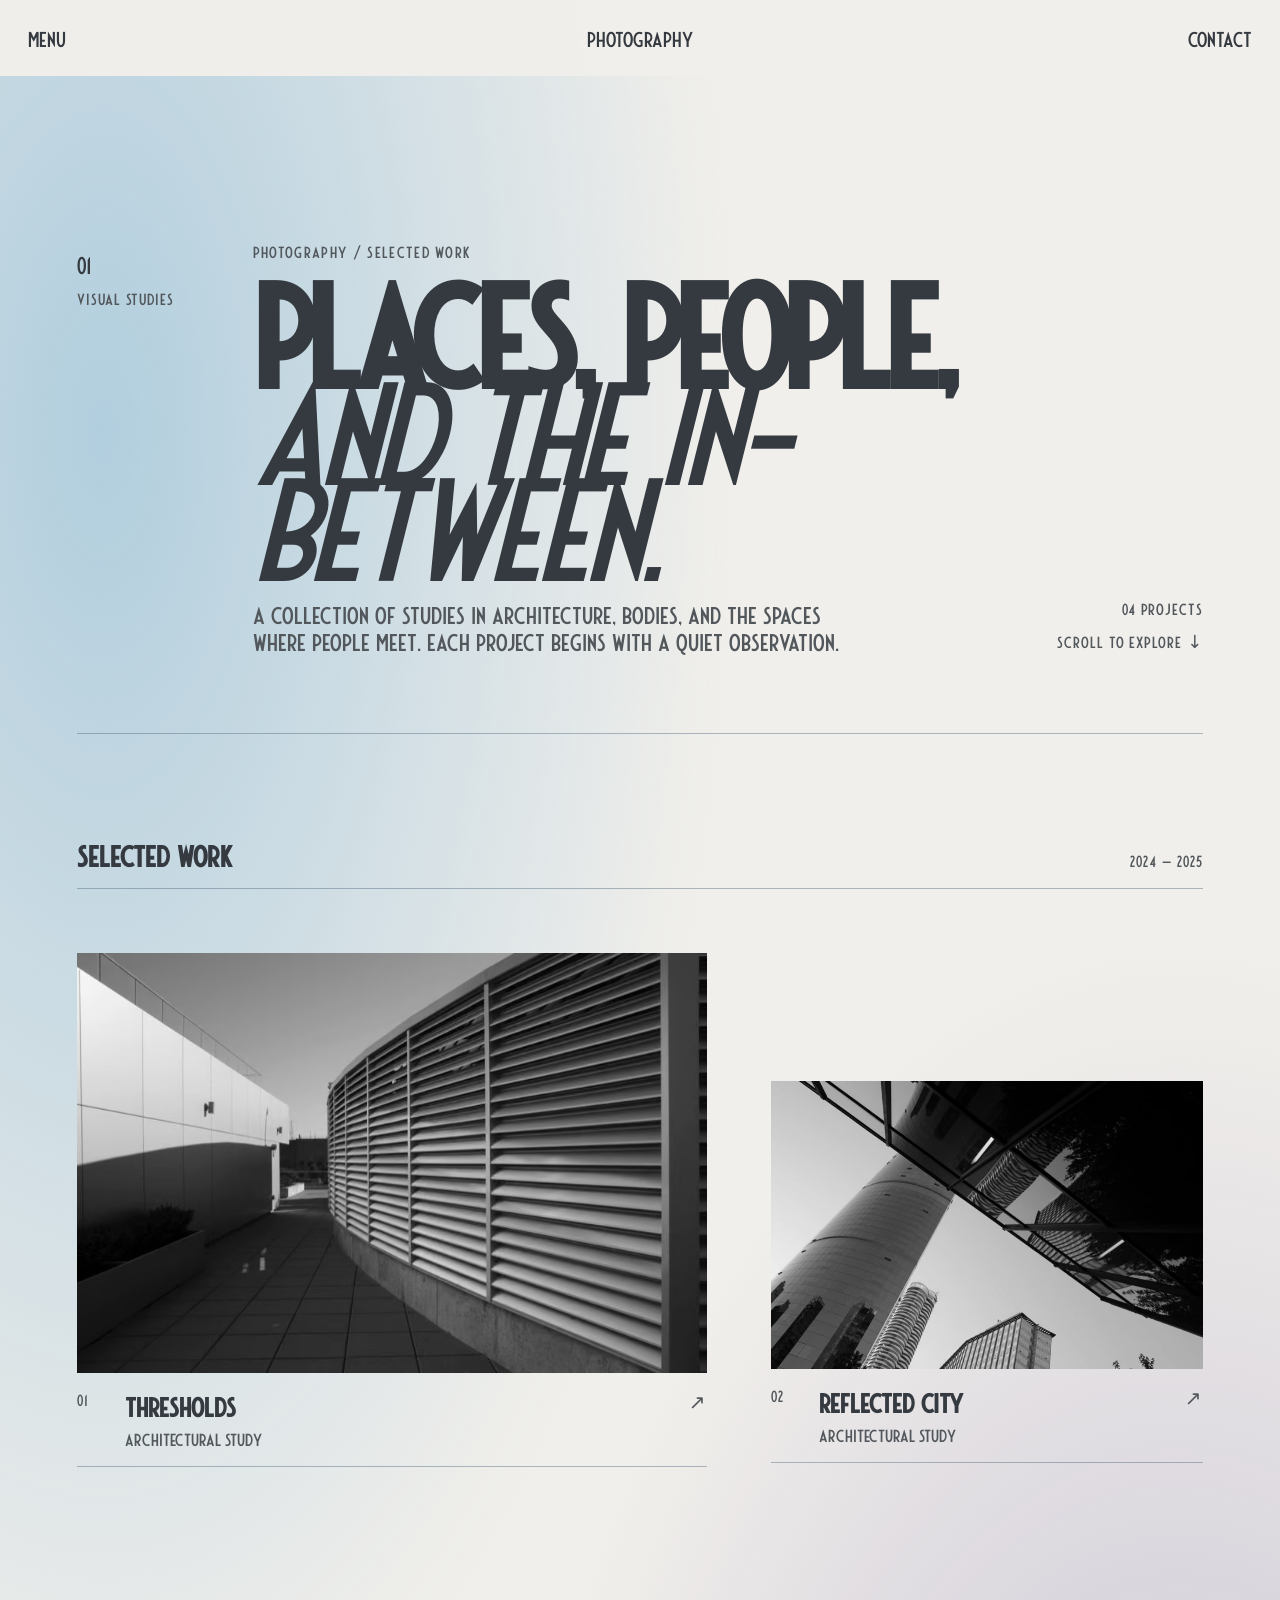
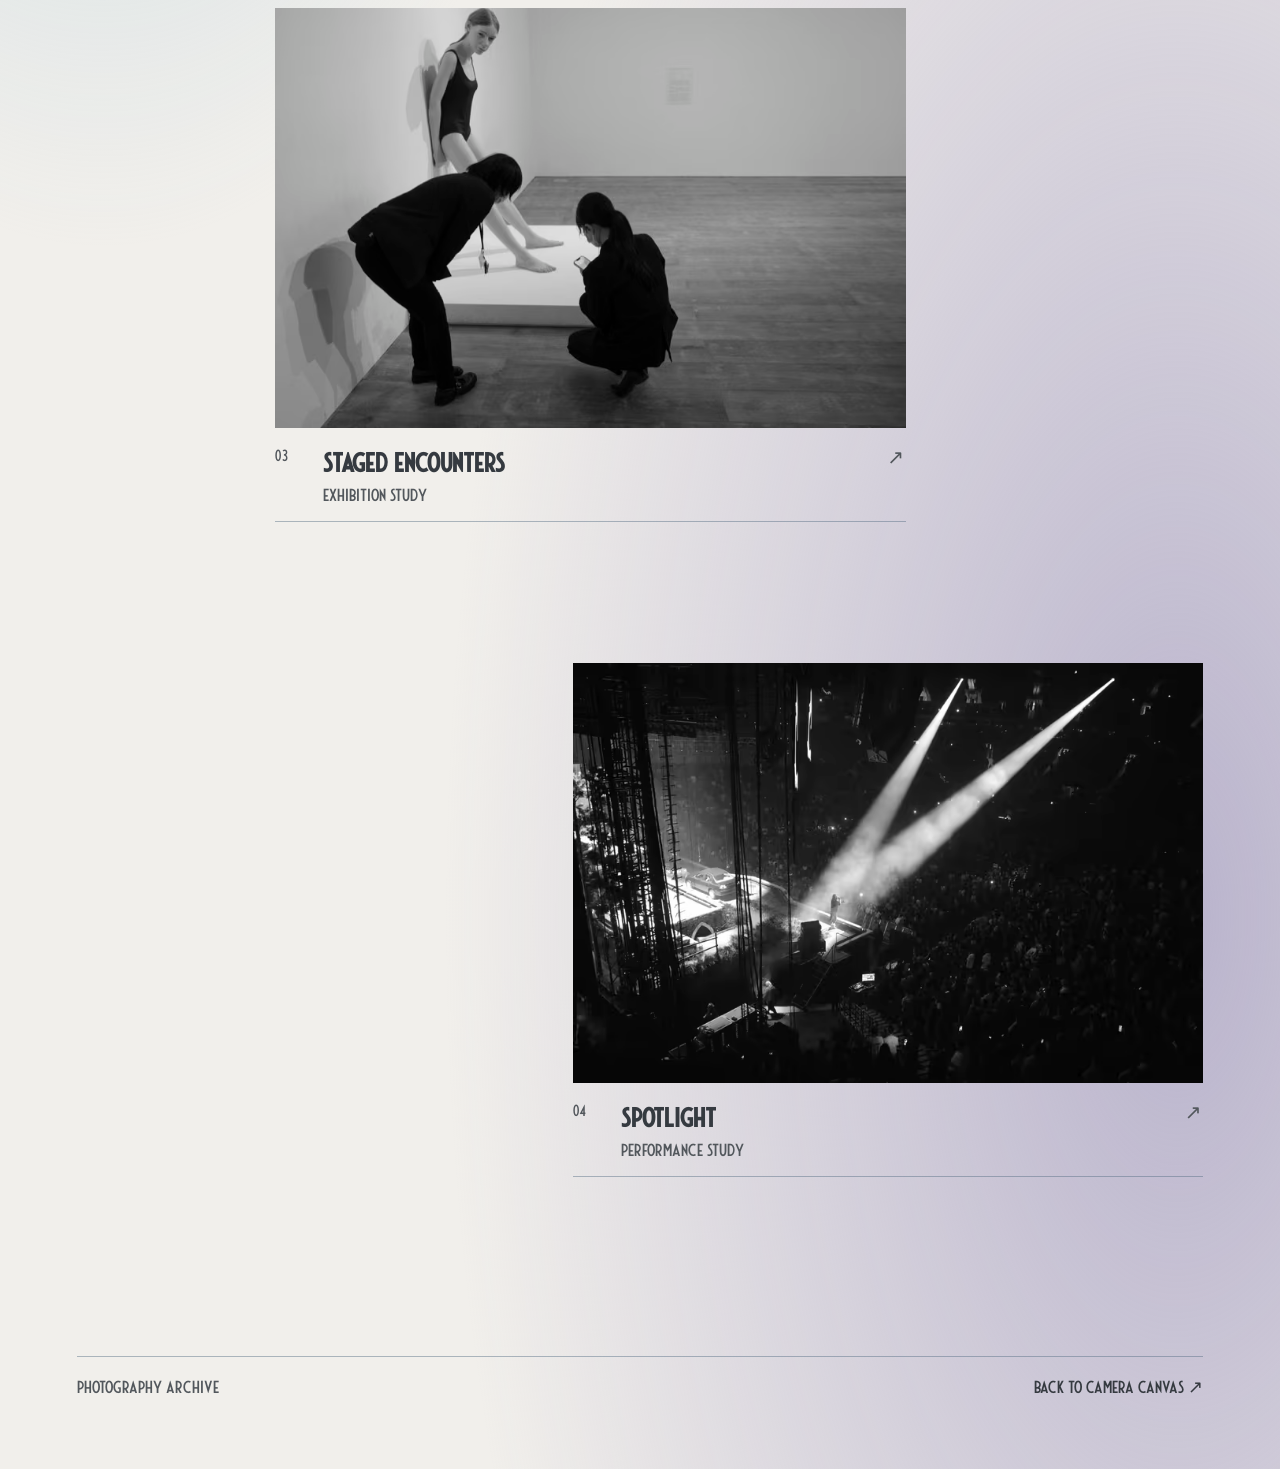
==== photography/index.html @ 203c180c "Add Spotlight to the photography gallery" ====
<!doctype html>
<html lang="en">
<head>
  <meta charset="utf-8">
  <meta name="viewport" content="width=device-width, initial-scale=1">
  <meta name="theme-color" content="#f1efeb">
  <meta name="description" content="Photography projects and studies from wizark's Portfolio.">
  <title>Photography — wizark's Portfolio</title>
  <link rel="stylesheet" href="../styles.css?v=131">
  <script src="../nav.js?v=131" defer></script>
</head>
<body class="photo-page">
<main class="photo-page">
 <div class="photo-shell">
  <header class="photo-site-header site-nav" aria-label="Site navigation">
   <button class="menu-toggle" type="button" aria-expanded="false" aria-controls="page-map">Menu</button>
   <span class="nav-title">Photography</span>
   <button class="contact-toggle" type="button" aria-expanded="false" aria-controls="contact-panel">Contact</button>
  </header>

  <section class="photo-hero" aria-labelledby="photography-title">
   <div class="photo-hero-index" aria-hidden="true"><span>01</span><span>Visual studies</span></div>
   <div class="photo-hero-copy">
    <p class="photo-eyebrow">Photography / Selected work</p>
    <h1 id="photography-title">Places, people,<br><em>and the in-between.</em></h1>
    <p class="photo-lede">A collection of studies in architecture, bodies, and the spaces where people meet. Each project begins with a quiet observation.</p>
   </div>
   <div class="photo-hero-note"><span>04 projects</span><span>Scroll to explore <b>↓</b></span></div>
  </section>

  <section class="photo-index" aria-labelledby="selected-work-title">
   <div class="photo-index-heading"><h2 id="selected-work-title">Selected work</h2><span>2024 — 2025</span></div>
   <div class="photo-grid">
    <a class="photo-card photo-card-large" href="./photo-01.html">
     <span class="photo-frame"><picture><source type="image/avif" srcset="../assets/photography/M000099-800.avif 800w, ../assets/photography/M000099-1600.avif 1600w" sizes="(max-width:760px) 92vw, 640px"><img class="photo" src="../assets/photography/M000099-800.jpeg" srcset="../assets/photography/M000099-800.jpeg 800w, ../assets/photography/M000099-1600.jpeg 1600w" sizes="(max-width:760px) 92vw, 640px" width="6192" height="4128" alt="Thresholds — architectural study" fetchpriority="high" decoding="async"></picture></span>
     <span class="photo-card-meta"><span class="photo-card-number">01</span><span class="photo-card-title"><strong>Thresholds</strong><small>Architectural study</small></span><span class="photo-card-arrow">↗</span></span>
    </a>
    <a class="photo-card photo-card-offset" href="./photo-03.html">
     <span class="photo-frame"><picture><source type="image/avif" srcset="../assets/photography/M000703-800.avif 800w, ../assets/photography/M000703-1600.avif 1600w" sizes="(max-width:760px) 92vw, 640px"><img class="photo" src="../assets/photography/M000703-800.jpeg" srcset="../assets/photography/M000703-800.jpeg 800w, ../assets/photography/M000703-1600.jpeg 1600w" sizes="(max-width:760px) 92vw, 640px" width="6192" height="4128" alt="Reflected City — architectural study" loading="lazy" decoding="async"></picture></span>
     <span class="photo-card-meta"><span class="photo-card-number">02</span><span class="photo-card-title"><strong>Reflected City</strong><small>Architectural study</small></span><span class="photo-card-arrow">↗</span></span>
    </a>
    <a class="photo-card photo-card-bottom" href="./photo-02.html">
     <span class="photo-frame"><picture><source type="image/avif" srcset="../assets/photography/M000575-800.avif 800w, ../assets/photography/M000575-1600.avif 1600w" sizes="(max-width:760px) 92vw, 460px"><img class="photo" src="../assets/photography/M000575-800.jpeg" srcset="../assets/photography/M000575-800.jpeg 800w, ../assets/photography/M000575-1600.jpeg 1600w" sizes="(max-width:760px) 92vw, 460px" width="6192" height="4128" alt="Staged Encounters — exhibition study" loading="lazy" decoding="async"></picture></span>
     <span class="photo-card-meta"><span class="photo-card-number">03</span><span class="photo-card-title"><strong>Staged Encounters</strong><small>Exhibition study</small></span><span class="photo-card-arrow">↗</span></span>
    </a>
    <a class="photo-card photo-card-end" href="./photo-04.html">
     <span class="photo-frame"><picture><source type="image/avif" srcset="../assets/photography/1000021222-800.avif 800w, ../assets/photography/1000021222-1536.avif 1536w" sizes="(max-width:760px) 92vw, 640px"><img class="photo" src="../assets/photography/1000021222-800.jpeg" srcset="../assets/photography/1000021222-800.jpeg 800w, ../assets/photography/1000021222-1536.jpeg 1536w" sizes="(max-width:760px) 92vw, 640px" width="1536" height="1024" alt="Performer and car lit by crossing spotlights in a dark arena" loading="lazy" decoding="async"></picture></span>
     <span class="photo-card-meta"><span class="photo-card-number">04</span><span class="photo-card-title"><strong>Spotlight</strong><small>Performance study</small></span><span class="photo-card-arrow">↗</span></span>
    </a>   </div>
  </section>

  <footer class="photo-footer"><span>Photography archive</span><a href="../index.html#photography">Back to camera canvas <b>↗</b></a></footer>
 </div>
</main>
</body>
</html>
---- styles.css ----
/* =========================================================================
   Web fonts (self-hosted, see AGENTS.md → Typography). Montebello family.
   url() is resolved relative to this file, so the same path works for the
   root pages and the pages inside photography/. font-display:swap shows a
   fallback immediately and swaps when the woff arrives (no blocking).
   ========================================================================= */
/* Montebello draws small inside its em box, so size-adjust scales its glyphs up
   to match the sizes we declare (tune this % if it still looks small/large). */
@font-face {
 font-family:'Montebello Sans';
 src:url('./assets/fonts/Montebello-Sans.woff') format('woff');
 font-weight:400;
 font-style:normal;
 font-display:swap;
 size-adjust:135%;
}
/* Display face used for the Home placeholder section headings. */
@font-face {font-family:'Montebello Rounded';src:url('./assets/fonts/Montebello-Rounded.woff') format('woff');font-display:swap;size-adjust:135%;}

/* =========================================================================
   Palette. One source of truth for every colour used across both the camera
   canvas and the photography site. The *-rgb pairs exist so the same colour
   can be used at partial opacity via rgba(var(--x-rgb), .45).
   ========================================================================= */
:root {
 /* Fonts. One family across the whole site for now; point --font-serif at a
    display face later to reintroduce a heading/body pairing. */
 --font-sans:'Montebello Sans',ui-sans-serif,system-ui,-apple-system,'Segoe UI',Roboto,Helvetica,Arial,sans-serif;
 --font-serif:var(--font-sans);
 --font-rounded:'Montebello Rounded',var(--font-sans);
 --paper:#f1efeb;   --paper-rgb:241,239,235;   /* page background */
 --ink:#353a40;     --ink-rgb:53,58,64;        /* primary text */
 --muted:#52575c;                              /* secondary text / captions */
 --line:#a3abb0;                               /* card + divider borders */
 --accent:#536c80;  --accent-rgb:83,108,128;   /* focus ring + photo hairlines */
 --logo-line:#727b80;                          /* logo outlines + scroll cue */
 --dock-rgb:224,227,224;                       /* the dock (nav title bar) — a shade off the paper */
 --wash-blue:#b1cede; --wash-violet:#b9b3cc; --wash-green:#d7dfcd; /* background gradient washes */
 --dot-photos:#c26b4a; --dot-home:#5b7aa8; --dot-work:#6a9a63; --dot-notes:#c19a4b; /* orbit-ring dot per canvas */
}

/* ===== Base / reset ===================================================== */
:root {color-scheme:light;font-family:var(--font-serif);color:var(--ink);background:var(--paper);}
html,body {margin:0;width:100%;height:100%;}
body {overflow:hidden;}
button,a {-webkit-tap-highlight-color:transparent;}
button:focus-visible,a:focus-visible {outline:2px solid var(--accent);outline-offset:6px;}
button:disabled {cursor:wait;}

/* ===== Camera canvas — base geometry ===================================
   The camera front page is built in layers: this block sets the initial
   desktop geometry, then the blocks below progressively refine it for the
   mobile "camera frame", the sliding track, and the full-viewport layout.
   Most of these positions are also driven at runtime by app.js (inline
   styles), so these values mainly control the first paint before JS runs. */
#camera-portfolio {font-family:var(--font-serif);color:var(--ink);width:100%;}
#camera-portfolio * {box-sizing:border-box;}
#camera-portfolio .viewport {position:relative;overflow:hidden;max-width:460px;height:650px;margin:auto;background:var(--paper);touch-action:pan-y;}
#camera-portfolio .track {position:absolute;top:0;bottom:0;left:0;right:auto;display:flex;width:200%;will-change:transform;}
#camera-portfolio .page {position:relative;width:50%;height:100%;flex:none;background:radial-gradient(ellipse at 30% 30%,var(--wash-blue),transparent 50%),radial-gradient(ellipse at 95% 90%,var(--wash-violet),transparent 48%),radial-gradient(ellipse at 90% 15%,var(--wash-green),transparent 40%),var(--paper);overflow:hidden;will-change:transform,opacity;contain:layout paint;}
#camera-portfolio header {position:absolute;top:30px;left:28px;right:28px;display:flex;justify-content:space-between;align-items:center;z-index:3;}
#camera-portfolio button {font:inherit;color:inherit;cursor:pointer;}
#camera-portfolio .camera {position:absolute;width:680px;height:415.039px;left:-420px;top:164px;padding:0;border:0;background:transparent;transform:translateX(0);}
#camera-portfolio .body {display:block;width:100%;height:100%;}
#camera-portfolio .cover {position:absolute;left:54.736328125%;top:42.56%;width:16.89453125%;height:22.72%;}
#camera-portfolio .entry {position:absolute;right:28px;top:215px;padding:0;border:0;background:transparent;font-size:var(--entry-size,22px);white-space:nowrap;z-index:21;}
#camera-portfolio .back {border:0;background:transparent;min-height:44px;padding:0 8px 0 0;}
#camera-portfolio .gallery {position:absolute;top:100px;left:28px;right:28px;}
#camera-portfolio h1 {font-weight:400;font-size:34px;margin:0 0 18px;}
#camera-portfolio .status {position:absolute;width:1px;height:1px;overflow:hidden;clip-path:inset(50%);}
/* <picture> is a layout-neutral wrapper: display:contents lets the inner <img>
   keep the exact box the old bare <img> had, so no positioning math changes. */
#camera-portfolio picture,.photo-page picture {display:contents;}
/* Fallback shown only when JavaScript is disabled (the canvas needs JS). */
.noscript-fallback {position:fixed;top:0;left:0;right:0;z-index:100;padding:16px 28px;background:var(--paper);border-bottom:1px solid var(--line);font:16px var(--font-sans);text-align:center;}
.noscript-fallback a {color:var(--ink);}
@media(max-width:380px){#camera-portfolio .camera{width:600px;height:366.211px;left:-377px;top:185px;}#camera-portfolio .entry{top:170px;font-size:21px;}}

/* ----- Refinement: camera/photography as the active canvas -------------- */
#camera-portfolio .camera {left:-252px;top:230px;width:420px;height:256.348px;z-index:12;transform-origin:top left;will-change:transform;touch-action:pan-y;}
#camera-portfolio .entry {top:252px;font-size:22px;}
#camera-portfolio .photos {overflow-y:hidden;overscroll-behavior-y:auto;}
#camera-portfolio .home,
#camera-portfolio .photos,
#camera-portfolio .work,
#camera-portfolio .notes {scrollbar-width:none;-ms-overflow-style:none;}
#camera-portfolio .home::-webkit-scrollbar,
#camera-portfolio .photos::-webkit-scrollbar,
#camera-portfolio .work::-webkit-scrollbar,
#camera-portfolio .notes::-webkit-scrollbar {display:none;}
#camera-portfolio .photos header {position:sticky;top:0;left:0;right:0;height:76px;padding:16px 28px;margin-bottom:-76px;background:rgba(var(--paper-rgb),.93);backdrop-filter:blur(16px);z-index:8;}
#camera-portfolio .page-brand {position:absolute;left:100px;right:110px;text-align:center;font-size:16px;opacity:0;}
#camera-portfolio .gallery {position:relative;top:auto;left:auto;right:auto;padding:270px 28px 50px;}
#camera-portfolio .scroll-cue {font:14px var(--font-sans);margin:0 0 24px;color:var(--muted);}
@media(max-width:380px){#camera-portfolio .camera{left:-228px;top:220px;width:380px;height:231.934px;}#camera-portfolio .entry{top:248px;font-size:21px;}#camera-portfolio .gallery{padding-left:22px;padding-right:22px;}}

/* ----- Refinement: two-panel sliding track + shared background wash ----- */
#camera-portfolio .track {transform:translateX(-50%);background:radial-gradient(ellipse at 15% 30%,var(--wash-blue),transparent 48%),radial-gradient(ellipse at 60% 85%,var(--wash-violet),transparent 48%),radial-gradient(ellipse at 90% 15%,var(--wash-green),transparent 40%),var(--paper);}
#camera-portfolio .page {background:transparent;}
#camera-portfolio .photos {order:0;}
#camera-portfolio .home {order:1;}

/* ----- Refinement: absolutely-positioned canvases addressed by --view-width
   / --travel (set by app.js). Each canvas is one viewport wide. ---------- */
#camera-portfolio .track {display:block;width:200%;transform:none;}
#camera-portfolio .page {position:absolute;top:0;width:var(--view-width,460px);height:100%;}
/* Section left/top are set by app.js from each canvas's anchor, so only
   stacking + scroll behaviour live here. */
#camera-portfolio .home {z-index:2;}
#camera-portfolio .photos {z-index:1;}
#camera-portfolio .camera {z-index:30;}
#camera-portfolio .home {overflow-y:hidden;overscroll-behavior-y:auto;}
/* ===== Home & Work logos + their canvas content ======================== */
#camera-portfolio .home-logo {position:absolute;left:calc(100vw - min(420px,40vw)/2);top:230px;width:min(420px,40vw);aspect-ratio:2048/1250;height:auto;padding:0;border:1px solid var(--logo-line);border-radius:18px;background:rgba(var(--paper-rgb),.85);font:48px var(--font-serif);letter-spacing:-2px;z-index:30;will-change:left,top,width,height;}
#camera-portfolio .home-mark {display:block;}
/* Home placeholder section headings use the Montebello Rounded display face. */
#camera-portfolio .home-section h2 {font-family:var(--font-rounded);}
#camera-portfolio .work-logo,
#camera-portfolio .notes-logo {position:absolute;left:100%;top:230px;visibility:hidden;width:min(420px,40vw);aspect-ratio:2048/1250;height:auto;border:1px solid var(--logo-line);border-radius:18px;background:rgba(var(--paper-rgb),.9);font-size:48px;z-index:30;will-change:left,top,width,height;}

/* Subtle "I'm tappable" cue for the edge markers: a faint resting lift that
   deepens on hover/focus. The edge labels beneath carry the hint for touch. */
/* Logos are solid rounded boxes → box-shadow follows their shape correctly. */
#camera-portfolio .work-logo,
#camera-portfolio .notes-logo {box-shadow:0 3px 14px rgba(var(--ink-rgb),.08);transition:box-shadow 200ms ease;}
#camera-portfolio .work-logo:hover,#camera-portfolio .work-logo:focus-visible,
#camera-portfolio .notes-logo:hover,#camera-portfolio .notes-logo:focus-visible {box-shadow:0 8px 28px rgba(var(--ink-rgb),.18);}
/* The camera is a transparent cut-out, so box-shadow would draw a rectangle
   around the whole image (background included). drop-shadow follows the alpha
   channel, hugging the camera silhouette instead. */
#camera-portfolio .camera {filter:drop-shadow(0 3px 10px rgba(var(--ink-rgb),.14));transition:filter 200ms ease;}
#camera-portfolio .camera:hover,#camera-portfolio .camera:focus-visible {filter:drop-shadow(0 9px 20px rgba(var(--ink-rgb),.26));}
#camera-portfolio .work,
#camera-portfolio .notes {overflow-y:hidden;overscroll-behavior-y:auto;}
#camera-portfolio .work header,
#camera-portfolio .notes header {position:sticky;top:0;left:0;right:0;height:76px;padding:16px 28px;background:rgba(var(--paper-rgb),.93);}
#camera-portfolio .work-back,
#camera-portfolio .notes-back {border:0;background:transparent;min-height:44px;font-size:16px;}
#camera-portfolio .work-content,
#camera-portfolio .notes-content {width:var(--canvas-content-width,60vw);max-width:900px;margin:0 auto;padding:90px 0 360px;}
#camera-portfolio .work-content p,
#camera-portfolio .notes-content p {font-size:18px;line-height:1.6;}
#camera-portfolio .project-placeholder {margin-top:40px;padding:60px 24px;border:1px solid var(--line);border-radius:4px;font-size:18px;text-align:center;}
#camera-portfolio .home-content {width:var(--canvas-content-width,60vw);max-width:900px;margin:0 auto;padding:560px 0 clamp(72px,12vh,140px);will-change:transform;}
#camera-portfolio .home-content,
#camera-portfolio .gallery,
#camera-portfolio .work-content,
#camera-portfolio .notes-content {will-change:opacity;}
#camera-portfolio.is-mobile-canvas:not(.is-home-content-visible) .home-content {visibility:hidden;opacity:0;pointer-events:none;}
#camera-portfolio .canvas-kicker,.work-card > span {font:14px var(--font-sans);letter-spacing:.08em;color:var(--muted);}
#camera-portfolio .home-content h1 {max-width:720px;margin:12px 0 24px;font-size:clamp(32px,4.2vw,54px);line-height:1.12;}
#camera-portfolio .home-intro {max-width:620px;font-size:15px;line-height:1.7;}
.work-grid {display:grid;grid-template-columns:repeat(2,minmax(0,1fr));gap:24px;margin-top:48px;}
#camera-portfolio.is-narrow-content .work-grid {grid-template-columns:1fr;}
.work-card {min-height:260px;padding:24px;border:1px solid var(--line);background:rgba(var(--paper-rgb),.3);display:flex;flex-direction:column;align-items:flex-start;}
.work-card h2 {margin:52px 0 14px;font-size:24px;line-height:1.2;}
.work-card p {margin:0;color:var(--muted);font-size:15px;line-height:1.7;}
#camera-portfolio .home-sections {margin-top:clamp(72px,10vw,150px);border-bottom:1px solid var(--line);}
#camera-portfolio .home-section {display:grid;grid-template-columns:minmax(70px,.25fr) minmax(0,1fr);gap:clamp(24px,5vw,72px);padding:clamp(48px,7vw,88px) 0;border-top:1px solid var(--line);}
#camera-portfolio .home-section-number {font:14px var(--font-sans);color:var(--muted);}
#camera-portfolio .home-section h2 {max-width:620px;margin:0 0 24px;font-size:clamp(28px,3.8vw,46px);line-height:1.12;letter-spacing:-.02em;}
#camera-portfolio .home-section h2 + p {max-width:620px;margin:0;color:var(--muted);font-size:15px;line-height:1.75;}
#camera-portfolio .home-section-meta {display:block;margin-top:34px;font:11px var(--font-sans);letter-spacing:.08em;text-transform:uppercase;color:var(--muted);}
#camera-portfolio .work-card a {margin-top:auto;color:inherit;text-decoration:none;font:16px var(--font-sans);}
#camera-portfolio .work-card a:hover {text-decoration:underline;text-underline-offset:5px;}
#camera-portfolio .work-entry,
#camera-portfolio .notes-entry,
#camera-portfolio .home-entry {position:absolute;right:24px;padding:0;border:0;background:transparent;font-size:var(--entry-size,22px);text-align:center;white-space:nowrap;z-index:21;color:inherit;cursor:pointer;}

/* ===== Full-viewport layout + in-canvas photography gallery ============ */
#camera-portfolio .viewport {width:100%;max-width:none;height:100svh;min-height:0;}
#camera-portfolio .entry {left:clamp(170px,28vw,420px);right:auto;text-align:center;white-space:nowrap;}
#camera-portfolio .gallery {width:var(--canvas-content-width,60vw);max-width:1544px;margin:0 auto;padding:270px 0 500px;}
#camera-portfolio header {font-size:18px;}
#camera-portfolio .back {font-size:16px;}
#camera-portfolio .scroll-cue {font-size:16px;line-height:1.5;}
#camera-portfolio .photo-stack {display:grid;grid-template-columns:repeat(2,minmax(0,600px));justify-content:center;gap:clamp(48px,8vw,150px);}
#camera-portfolio .photo-card {display:block;width:100%;color:inherit;text-decoration:none;}
#camera-portfolio .photo {display:block;width:100%;height:auto;object-fit:contain;}
#camera-portfolio .photo-card-meta {display:flex;justify-content:space-between;gap:20px;padding:12px 0 0;font:14px var(--font-sans);color:var(--muted);}
#camera-portfolio .photo-card-meta strong {font:inherit;color:var(--ink);}
#camera-portfolio .photography-cta {display:flex;justify-content:space-between;max-width:760px;margin:56px auto 0;padding:16px 0;border-top:1px solid var(--line);border-bottom:1px solid var(--line);color:inherit;text-decoration:none;font:16px var(--font-sans);}
@media(min-width:800px) {#camera-portfolio h1{font-size:48px;}#camera-portfolio .entry,#camera-portfolio .work-entry{font-size:30px;}}
@media(max-width:1200px) {#camera-portfolio .photo-stack{grid-template-columns:minmax(0,600px);gap:48px;}}
@media(max-width:480px) {#camera-portfolio .photo-stack{gap:12px;}#camera-portfolio .photo-card-meta{display:block;}#camera-portfolio .photo-card-meta span{display:block;margin-top:4px;}}
@media(max-width:700px) {.work-grid{grid-template-columns:1fr;gap:16px;}#camera-portfolio .home-content h1{max-width:100%;font-size:clamp(30px,7vw,42px);}#camera-portfolio .home-intro{max-width:100%;}#camera-portfolio .work-card{padding:20px;}}
@media(max-width:700px) {#camera-portfolio .home-section{grid-template-columns:1fr;gap:18px;}#camera-portfolio .home-section h2 + p{font-size:15px;line-height:1.8;}}
#camera-portfolio .camera::before,
#camera-portfolio .home-logo::before,
#camera-portfolio .work-logo::before,
#camera-portfolio .notes-logo::before {content:'';position:absolute;left:50%;top:50%;width:max(100%,44px);height:max(100%,44px);transform:translate(-50%,-50%);}

/* ===== Photography site (standalone pages under photography/) ========== */
body.photo-page {overflow-x:hidden;overflow-y:auto;background:var(--paper);}
.photo-page * {box-sizing:border-box;}
.photo-page {min-height:100%;background:radial-gradient(ellipse at 8% 14%,var(--wash-blue),transparent 38%),radial-gradient(ellipse at 92% 82%,var(--wash-violet),transparent 44%),var(--paper);color:var(--ink);}
.photo-shell {width:min(100%,1440px);margin:0 auto;padding:0 clamp(24px,6vw,104px) 72px;}
.photo-site-header {display:flex;justify-content:space-between;align-items:center;gap:24px;margin:0;font:16px var(--font-sans);}
.photo-site-header a,.photo-site-link {color:inherit;text-decoration:none;}
.photo-site-header a:hover,.photo-site-link:hover {text-decoration:underline;text-underline-offset:5px;}
.photo-hero {display:grid;grid-template-columns:minmax(110px,.25fr) minmax(0,1fr) minmax(150px,.35fr);align-items:end;min-height:min(720px,72vh);padding:clamp(96px,13vw,180px) 0 clamp(42px,6vw,80px);border-bottom:1px solid rgba(var(--accent-rgb),.45);}
.photo-hero-index {display:flex;align-self:start;flex-direction:column;gap:10px;padding-top:8px;font:12px var(--font-sans);letter-spacing:.08em;text-transform:uppercase;color:var(--muted);}
.photo-hero-index span:first-child {font-size:18px;letter-spacing:0;color:var(--ink);}
.photo-hero-copy {max-width:780px;}
.photo-eyebrow {margin:0 0 22px;font:12px var(--font-sans);letter-spacing:.11em;text-transform:uppercase;color:var(--muted);}
.photo-hero-copy h1 {margin:0 0 30px;font:700 clamp(58px,8.5vw,128px)/.88 var(--font-serif);letter-spacing:-.055em;}
.photo-hero-copy h1 em {font-weight:400;}
.photo-lede {max-width:600px;margin:0;font:18px/1.55 var(--font-sans);color:var(--muted);}
.photo-hero-note {display:flex;align-self:end;justify-self:end;flex-direction:column;gap:14px;padding-bottom:5px;font:12px var(--font-sans);letter-spacing:.08em;text-transform:uppercase;color:var(--muted);text-align:right;}
.photo-hero-note b {font-size:18px;font-weight:400;line-height:0;}
.photo-index {max-width:1200px;margin:0 auto;padding-top:clamp(56px,8vw,104px);}
.photo-index-heading {display:flex;justify-content:space-between;align-items:baseline;gap:24px;margin-bottom:clamp(34px,5vw,68px);border-bottom:1px solid rgba(var(--accent-rgb),.45);padding-bottom:15px;}
.photo-index-heading h2 {margin:0;font:700 22px var(--font-serif);}
.photo-index-heading span {font:12px var(--font-sans);letter-spacing:.09em;text-transform:uppercase;color:var(--muted);}
.photo-grid {display:grid;grid-template-columns:repeat(12,minmax(0,1fr));column-gap:clamp(24px,5vw,72px);row-gap:clamp(72px,11vw,150px);align-items:start;}
.photo-grid .photo-card {display:block;min-width:0;color:inherit;text-decoration:none;}
.photo-card-large {grid-column:1 / 8;}
.photo-card-offset {grid-column:8 / 13;margin-top:clamp(70px,10vw,150px);}
.photo-card-bottom {grid-column:3 / 10;}
.photo-card-end {grid-column:6 / 13;}
.photo-frame {display:block;overflow:hidden;background:var(--line);}
.photo-grid .photo {display:block;width:100%;height:auto;aspect-ratio:3/2;object-fit:cover;transition:transform 500ms cubic-bezier(.2,.7,.2,1);}
.photo-card:hover .photo {transform:scale(1.025);}
.photo-card-meta {display:grid;grid-template-columns:30px minmax(0,1fr) auto;gap:18px;align-items:start;padding:17px 0 16px;border-bottom:1px solid rgba(var(--accent-rgb),.45);}
.photo-card-number,.photo-card-arrow {font:12px var(--font-sans);letter-spacing:.08em;color:var(--muted);}
.photo-card-title {display:flex;flex-direction:column;gap:6px;min-width:0;}
.photo-card-title strong {font:700 20px var(--font-serif);}
.photo-card-title small {font:13px var(--font-sans);color:var(--muted);}
.photo-card-arrow {font-size:20px;line-height:16px;transition:transform 250ms ease;}
.photo-card:hover .photo-card-arrow {transform:translate(3px,-3px);}
.photo-footer {display:flex;justify-content:space-between;gap:24px;margin:clamp(100px,14vw,190px) auto 0;padding-top:18px;border-top:1px solid rgba(var(--accent-rgb),.45);font:13px var(--font-sans);color:var(--muted);}
.photo-footer a {color:var(--ink);text-decoration:none;}
.photo-footer a:hover {text-decoration:underline;text-underline-offset:5px;}
.photo-footer b {font-size:18px;font-weight:400;line-height:0;}
.photo-detail {display:grid;grid-template-columns:minmax(0,1.25fr) minmax(280px,.85fr);align-items:start;gap:clamp(40px,8vw,120px);}
.photo-detail-image {display:block;width:100%;height:auto;}
.photo-detail-copy {position:sticky;top:32px;min-width:0;}
.photo-detail-copy h1 {font-size:clamp(42px,5vw,64px);overflow-wrap:anywhere;}
.photo-detail-copy .project-type {margin:0 0 18px;font:14px var(--font-sans);color:var(--muted);text-transform:uppercase;letter-spacing:.08em;}
.photo-detail-copy p {margin-bottom:28px;}
.photo-detail-copy .photo-site-link {font:16px var(--font-sans);}
@media(max-width:900px) {.photo-hero{grid-template-columns:90px minmax(0,1fr) 130px;}.photo-card-large{grid-column:1 / 8;}.photo-card-offset{grid-column:8 / 13;}.photo-card-bottom{grid-column:2 / 10;}.photo-card-end{grid-column:5 / 13;}}
@media(max-width:760px) {.photo-hero{display:block;min-height:0;padding:88px 0 48px;}.photo-hero-index{flex-direction:row;justify-content:space-between;align-items:center;padding:0;margin-bottom:62px;}.photo-hero-copy h1{font-size:clamp(56px,14vw,92px);margin-bottom:25px;}.photo-lede{font-size:16px;}.photo-hero-note{flex-direction:row;justify-content:space-between;align-items:center;margin-top:62px;padding:0;text-align:left;}.photo-index{padding-top:52px;}.photo-grid{grid-template-columns:1fr;row-gap:58px;}.photo-card-large,.photo-card-offset,.photo-card-bottom,.photo-card-end{grid-column:1 / -1;margin-top:0;}.photo-card-title strong{font-size:18px;}.photo-footer{flex-direction:column;margin-top:100px;}}
@media(max-width:1000px) {.photo-detail{grid-template-columns:minmax(0,1fr);gap:48px;}.photo-detail-copy{position:static;order:-1;}}
@media(max-width:420px) {.photo-shell{padding-left:18px;padding-right:18px;}.photo-site-header.site-nav{padding-left:18px;padding-right:18px;}.photo-detail{gap:32px;}.photo-detail-copy h1{font-size:clamp(42px,13vw,56px);}.photo-detail-copy > p:not(.project-type){font-size:16px;line-height:1.55;}}

/* ===== Shared sticky nav bar + Menu/Contact pop-ups ==================== */
#camera-portfolio .site-nav,
.photo-site-header.site-nav {position:sticky;top:0;z-index:20;display:grid;grid-template-columns:minmax(0,1fr) auto minmax(0,1fr);align-items:center;width:100%;height:76px;margin:0;padding:16px 28px;background:rgba(var(--paper-rgb),.96);backdrop-filter:blur(16px);box-sizing:border-box;}
#camera-portfolio .home header.site-nav {position:sticky;top:0;left:auto;right:auto;}
#camera-portfolio .photos header.site-nav {margin-bottom:-76px;}
.photo-site-header.site-nav {width:100vw;margin:0 calc(50% - 50vw);}
#camera-portfolio .site-nav > :first-child,
.photo-site-header.site-nav > :first-child {justify-self:start;}
#camera-portfolio .site-nav .nav-title,
.photo-site-header.site-nav .nav-title {position:static;left:auto;right:auto;justify-self:center;opacity:1;}
#camera-portfolio .site-nav > :last-child,
.photo-site-header.site-nav > :last-child {justify-self:end;}
#camera-portfolio .canvas-nav {position:absolute;top:0;left:0;right:0;margin:0;}
/* The dock: a persistent bar under the main nav that holds the title strip
   (the titles pan across it, in sync with the logos — positioned by app.js). */
#camera-portfolio .canvas-dock {position:absolute;top:76px;left:0;right:0;height:44px;z-index:19;opacity:0;pointer-events:none;background:rgba(var(--dock-rgb),.96);backdrop-filter:blur(12px);box-shadow:0 1px 0 rgba(var(--ink-rgb),.06);}
#camera-portfolio .canvas-watermark {position:absolute;left:var(--canvas-gutter,20px);right:var(--canvas-gutter,20px);top:58%;display:flex;justify-content:center;text-align:center;z-index:2;pointer-events:none;opacity:0;color:rgba(var(--ink-rgb),.42);will-change:opacity;transition:opacity 420ms ease;}
#camera-portfolio .canvas-watermark-list {display:flex;width:min(100%,520px);align-items:center;flex-direction:column;gap:0;font:26px/1.2 var(--font-sans);letter-spacing:.08em;text-align:center;text-transform:uppercase;}
#camera-portfolio .canvas-watermark-list > * {opacity:.22;animation:canvas-watermark-cycle 8s ease-in-out infinite;}
#camera-portfolio.is-swiping .site-nav,
#camera-portfolio.is-swiping .canvas-dock {backdrop-filter:none;}
#camera-portfolio.is-swiping .canvas-watermark-list > * {animation-play-state:paused;}
#camera-portfolio .canvas-watermark-list > :nth-child(2) {animation-delay:.5s;}
#camera-portfolio .canvas-watermark-list > :nth-child(3) {animation-delay:1s;}
#camera-portfolio .canvas-watermark-list > :nth-child(4) {animation-delay:1.5s;}
#camera-portfolio .canvas-watermark-list > :nth-child(5) {animation-delay:2s;}
#camera-portfolio .canvas-watermark-list > :nth-child(6) {animation-delay:2.5s;}
#camera-portfolio .canvas-watermark-list > :nth-child(7) {animation-delay:3s;}
#camera-portfolio .canvas-watermark-list span {padding:10px 0;white-space:nowrap;}
#camera-portfolio .canvas-watermark-list i {display:block;width:1px;height:24px;background:currentColor;}
@keyframes canvas-watermark-cycle {0%,7%{opacity:.22;}18%,55%{opacity:1;}66%,100%{opacity:.22;}}
@media(prefers-reduced-motion:reduce) {html{scroll-behavior:auto;}#camera-portfolio .canvas-watermark-list > *{animation:none;opacity:.6;}}
/* Dot indicator in the nav centre: four coloured dots rotate around the ring
   as you pan. app.js sets each dot's position and depth. */
/* selector outranks `.site-nav .nav-title{position:static}` so this stays the
   positioning context for the ring + dots */
#camera-portfolio .site-nav .canvas-dots {position:relative;width:180px;height:52px;justify-self:center;cursor:pointer;}
/* each dot starts at the container centre; JS sets transform (translate to its
   ring point + depth scale) + opacity + z-index each frame */
#camera-portfolio .canvas-dots i {position:absolute;left:50%;top:50%;width:10px;height:10px;margin:-5px 0 0 -5px;border-radius:50%;will-change:transform,opacity;}
#camera-portfolio .canvas-dots i.dot-photos {background:var(--dot-photos);}
#camera-portfolio .canvas-dots i.dot-home {background:var(--dot-home);}
#camera-portfolio .canvas-dots i.dot-work {background:var(--dot-work);}
#camera-portfolio .canvas-dots i.dot-notes {background:var(--dot-notes);}
#camera-portfolio .section-nav {visibility:hidden;pointer-events:none;}
#camera-portfolio .site-nav button,
.photo-site-header.site-nav button {min-height:44px;padding:0;border:0;background:transparent;color:inherit;font:inherit;cursor:pointer;}
.nav-popover {position:fixed;top:76px;z-index:50;width:min(320px,calc(100vw - 48px));padding:20px 24px;background:rgba(var(--paper-rgb),.98);border:1px solid var(--line);box-shadow:0 12px 32px rgba(var(--ink-rgb),.12);font:16px var(--font-sans);}
.nav-popover[hidden] {display:none;}
.page-map {left:28px;}
.contact-panel {right:28px;}
.nav-popover h2 {margin:0 0 14px;font:700 18px var(--font-sans);}
.nav-popover p {margin:0;color:var(--muted);line-height:1.5;}
.nav-popover nav {display:grid;gap:10px;}
.nav-popover a {color:inherit;text-decoration:none;}
.nav-popover a:hover {text-decoration:underline;text-underline-offset:4px;}

/* ===== Typography pairing (serif headings / sans body) ================= */
#camera-portfolio .gallery h1,
#camera-portfolio .notes-content h1,
#camera-portfolio .work-content h1,
.photo-site-intro h1,
.photo-detail-copy h1 {font-family:var(--font-serif);font-weight:700;}
#camera-portfolio .gallery .scroll-cue,
#camera-portfolio .notes-content > p,
#camera-portfolio .work-content > p,
.photo-site-intro p,
.photo-detail-copy > p:not(.project-type) {font-family:var(--font-sans);font-weight:400;}
#camera-portfolio .photo-card-meta strong {font-weight:700;}
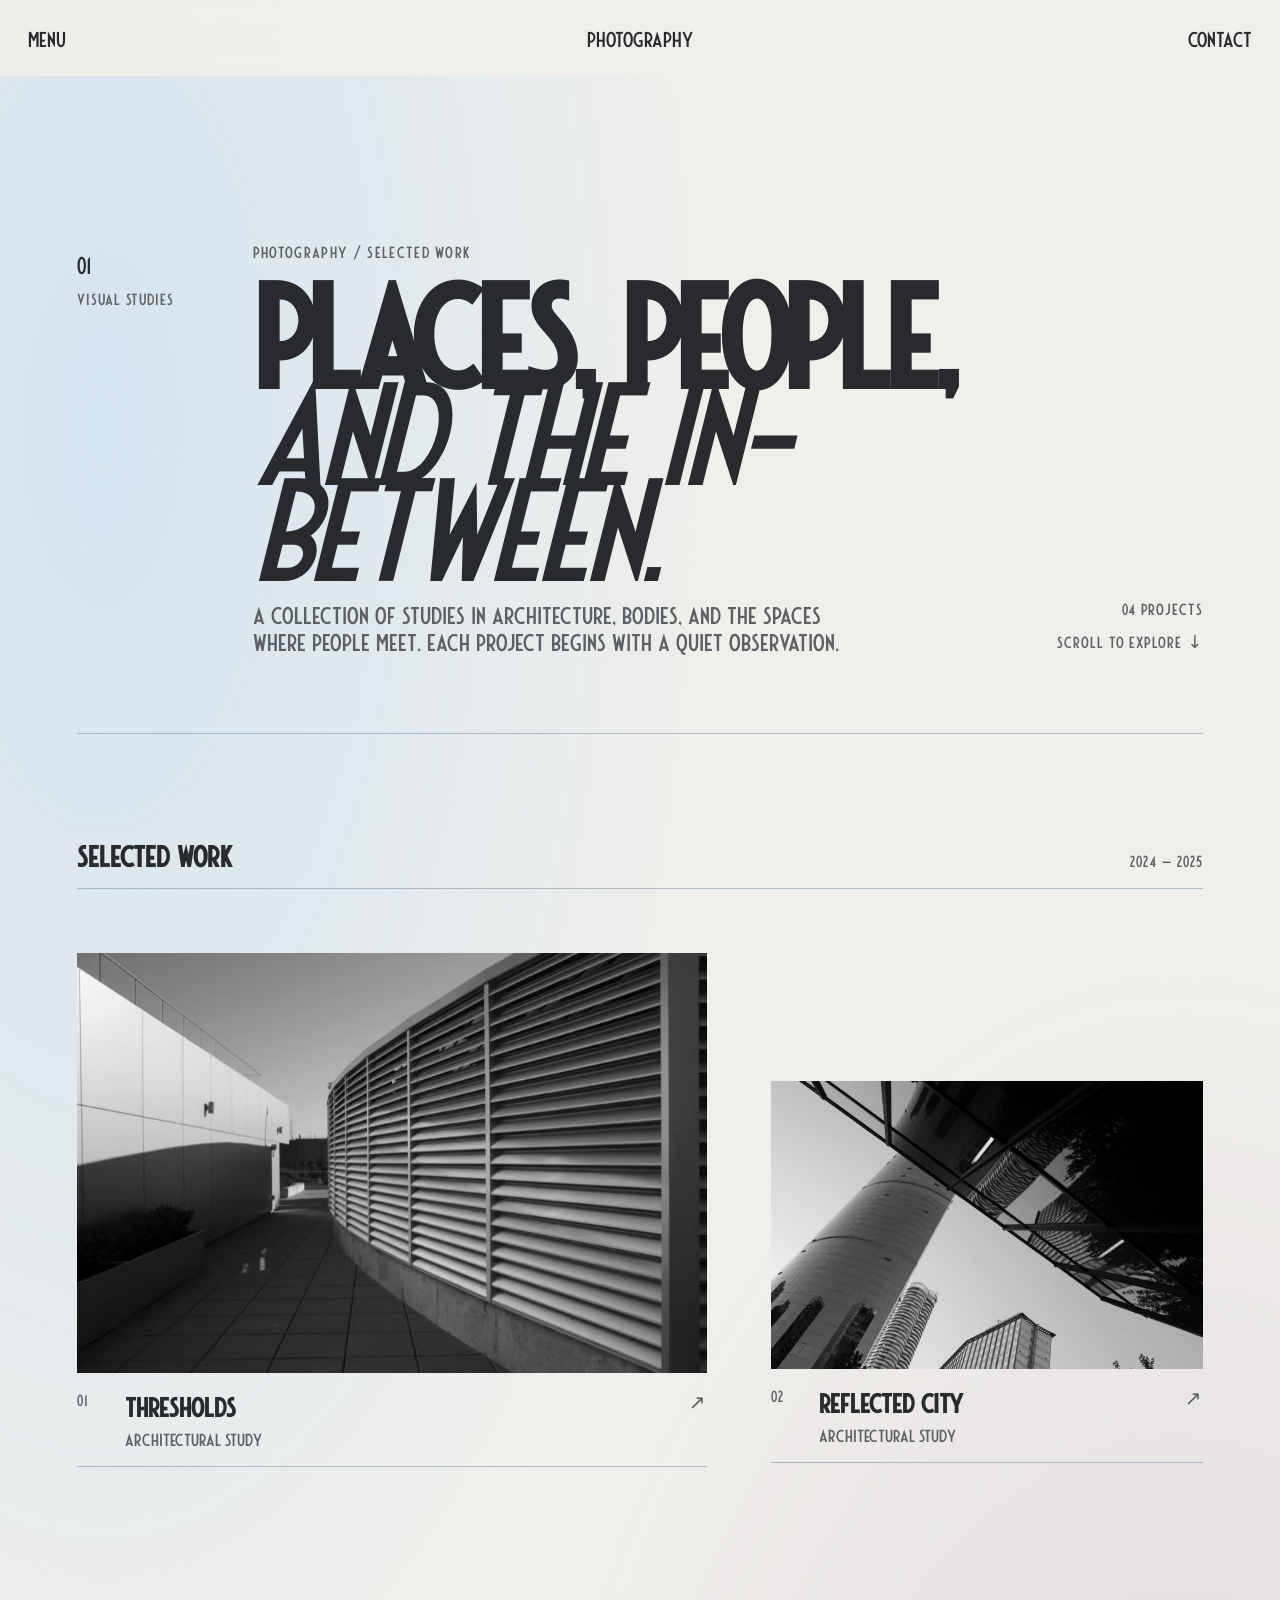
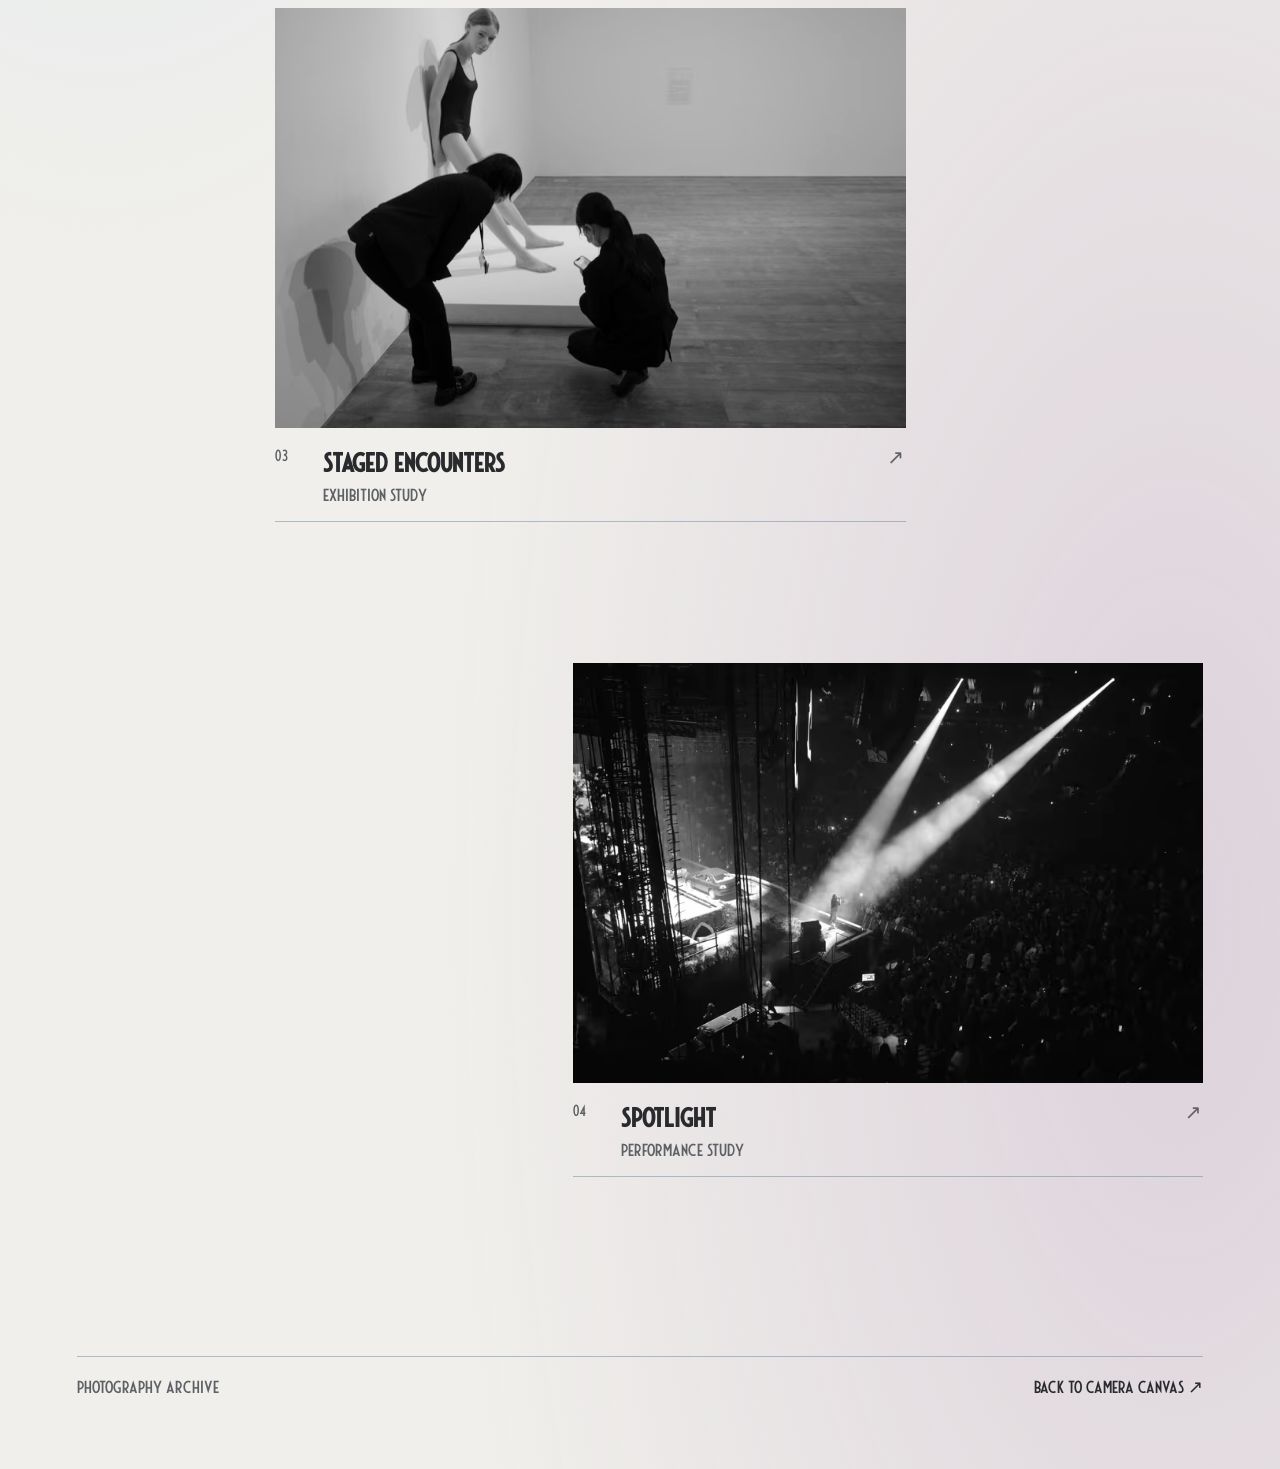
==== commit c96ede7a: "Adopt Cloud Dancer powdered pastel palette" ====
--- a/photography/index.html
+++ b/photography/index.html
@@ -3,11 +3,11 @@
 <head>
   <meta charset="utf-8">
   <meta name="viewport" content="width=device-width, initial-scale=1">
-  <meta name="theme-color" content="#f1efeb">
+  <meta name="theme-color" content="#f0efeb">
   <meta name="description" content="Photography projects and studies from wizark's Portfolio.">
   <title>Photography — wizark's Portfolio</title>
-  <link rel="stylesheet" href="../styles.css?v=131">
-  <script src="../nav.js?v=131" defer></script>
+  <link rel="stylesheet" href="../styles.css?v=134">
+  <script src="../nav.js?v=134" defer></script>
 </head>
 <body class="photo-page">
 <main class="photo-page">
--- a/styles.css
+++ b/styles.css
@@ -28,15 +28,19 @@
  --font-sans:'Montebello Sans',ui-sans-serif,system-ui,-apple-system,'Segoe UI',Roboto,Helvetica,Arial,sans-serif;
  --font-serif:var(--font-sans);
  --font-rounded:'Montebello Rounded',var(--font-sans);
- --paper:#f1efeb;   --paper-rgb:241,239,235;   /* page background */
- --ink:#353a40;     --ink-rgb:53,58,64;        /* primary text */
- --muted:#52575c;                              /* secondary text / captions */
- --line:#a3abb0;                               /* card + divider borders */
- --accent:#536c80;  --accent-rgb:83,108,128;   /* focus ring + photo hairlines */
- --logo-line:#727b80;                          /* logo outlines + scroll cue */
- --dock-rgb:224,227,224;                       /* the dock (nav title bar) — a shade off the paper */
- --wash-blue:#b1cede; --wash-violet:#b9b3cc; --wash-green:#d7dfcd; /* background gradient washes */
- --dot-photos:#c26b4a; --dot-home:#5b7aa8; --dot-work:#6a9a63; --dot-notes:#c19a4b; /* orbit-ring dot per canvas */
+ /* Cloud Dancer / Powdered Pastels inspired web palette. The pale swatches
+    approximate the supplied Pantone artwork; darker UI tones preserve contrast. */
+ --paper:#f0efeb;   --paper-rgb:240,239,235;   /* Cloud Dancer — page background */
+ --ink:#282a2d;     --ink-rgb:40,42,45;        /* neutral charcoal, 12.5:1 on paper */
+ --muted:#5d6064;                              /* secondary text, 5.5:1 on paper */
+ --line:#a9aaad;                               /* softened Nimbus-derived dividers */
+ --accent:#607b91;  --accent-rgb:96,123,145;   /* deepened Ice Melt for focus, 3.8:1 */
+ --logo-line:#707579;                          /* logo outlines + scroll cue */
+ --dock-rgb:213,213,215;                       /* Nimbus Cloud */
+ --powder-lemon:#f5ebc8; --powder-gray:#d5d5d7; --powder-rose:#ebd8dc;
+ --powder-blue:#d4e4f1; --powder-peach:#f0d8cc; --powder-green:#cad3c0; --powder-violet:#dcd2db;
+ --wash-blue:var(--powder-blue); --wash-violet:var(--powder-violet); --wash-green:var(--powder-green);
+ --dot-photos:#a66f7b; --dot-home:#698ba8; --dot-work:#728969; --dot-notes:#9e8438; /* contrast-safe pastel derivatives */
 }
 
 /* ===== Base / reset ===================================================== */
@@ -57,7 +61,11 @@
 #camera-portfolio * {box-sizing:border-box;}
 #camera-portfolio .viewport {position:relative;overflow:hidden;max-width:460px;height:650px;margin:auto;background:var(--paper);touch-action:pan-y;}
 #camera-portfolio .track {position:absolute;top:0;bottom:0;left:0;right:auto;display:flex;width:200%;will-change:transform;}
-#camera-portfolio .page {position:relative;width:50%;height:100%;flex:none;background:radial-gradient(ellipse at 30% 30%,var(--wash-blue),transparent 50%),radial-gradient(ellipse at 95% 90%,var(--wash-violet),transparent 48%),radial-gradient(ellipse at 90% 15%,var(--wash-green),transparent 40%),var(--paper);overflow:hidden;will-change:transform,opacity;contain:layout paint;}
+#camera-portfolio .page {position:relative;width:50%;height:100%;flex:none;background:radial-gradient(ellipse at 30% 30%,var(--canvas-wash-a,var(--wash-blue)),transparent 50%),radial-gradient(ellipse at 95% 90%,var(--canvas-wash-b,var(--wash-violet)),transparent 48%),radial-gradient(ellipse at 90% 15%,var(--canvas-wash-c,var(--wash-green)),transparent 40%),var(--paper);overflow:hidden;will-change:transform,opacity;contain:layout paint;}
+#camera-portfolio .photos {--canvas-wash-a:var(--powder-rose);--canvas-wash-b:var(--powder-blue);--canvas-wash-c:var(--powder-peach);}
+#camera-portfolio .home {--canvas-wash-a:var(--powder-blue);--canvas-wash-b:var(--powder-lemon);--canvas-wash-c:var(--powder-green);}
+#camera-portfolio .work {--canvas-wash-a:var(--powder-green);--canvas-wash-b:var(--powder-peach);--canvas-wash-c:var(--powder-blue);}
+#camera-portfolio .notes {--canvas-wash-a:var(--powder-violet);--canvas-wash-b:var(--powder-rose);--canvas-wash-c:var(--powder-lemon);}
 #camera-portfolio header {position:absolute;top:30px;left:28px;right:28px;display:flex;justify-content:space-between;align-items:center;z-index:3;}
 #camera-portfolio button {font:inherit;color:inherit;cursor:pointer;}
 #camera-portfolio .camera {position:absolute;width:680px;height:415.039px;left:-420px;top:164px;padding:0;border:0;background:transparent;transform:translateX(0);}
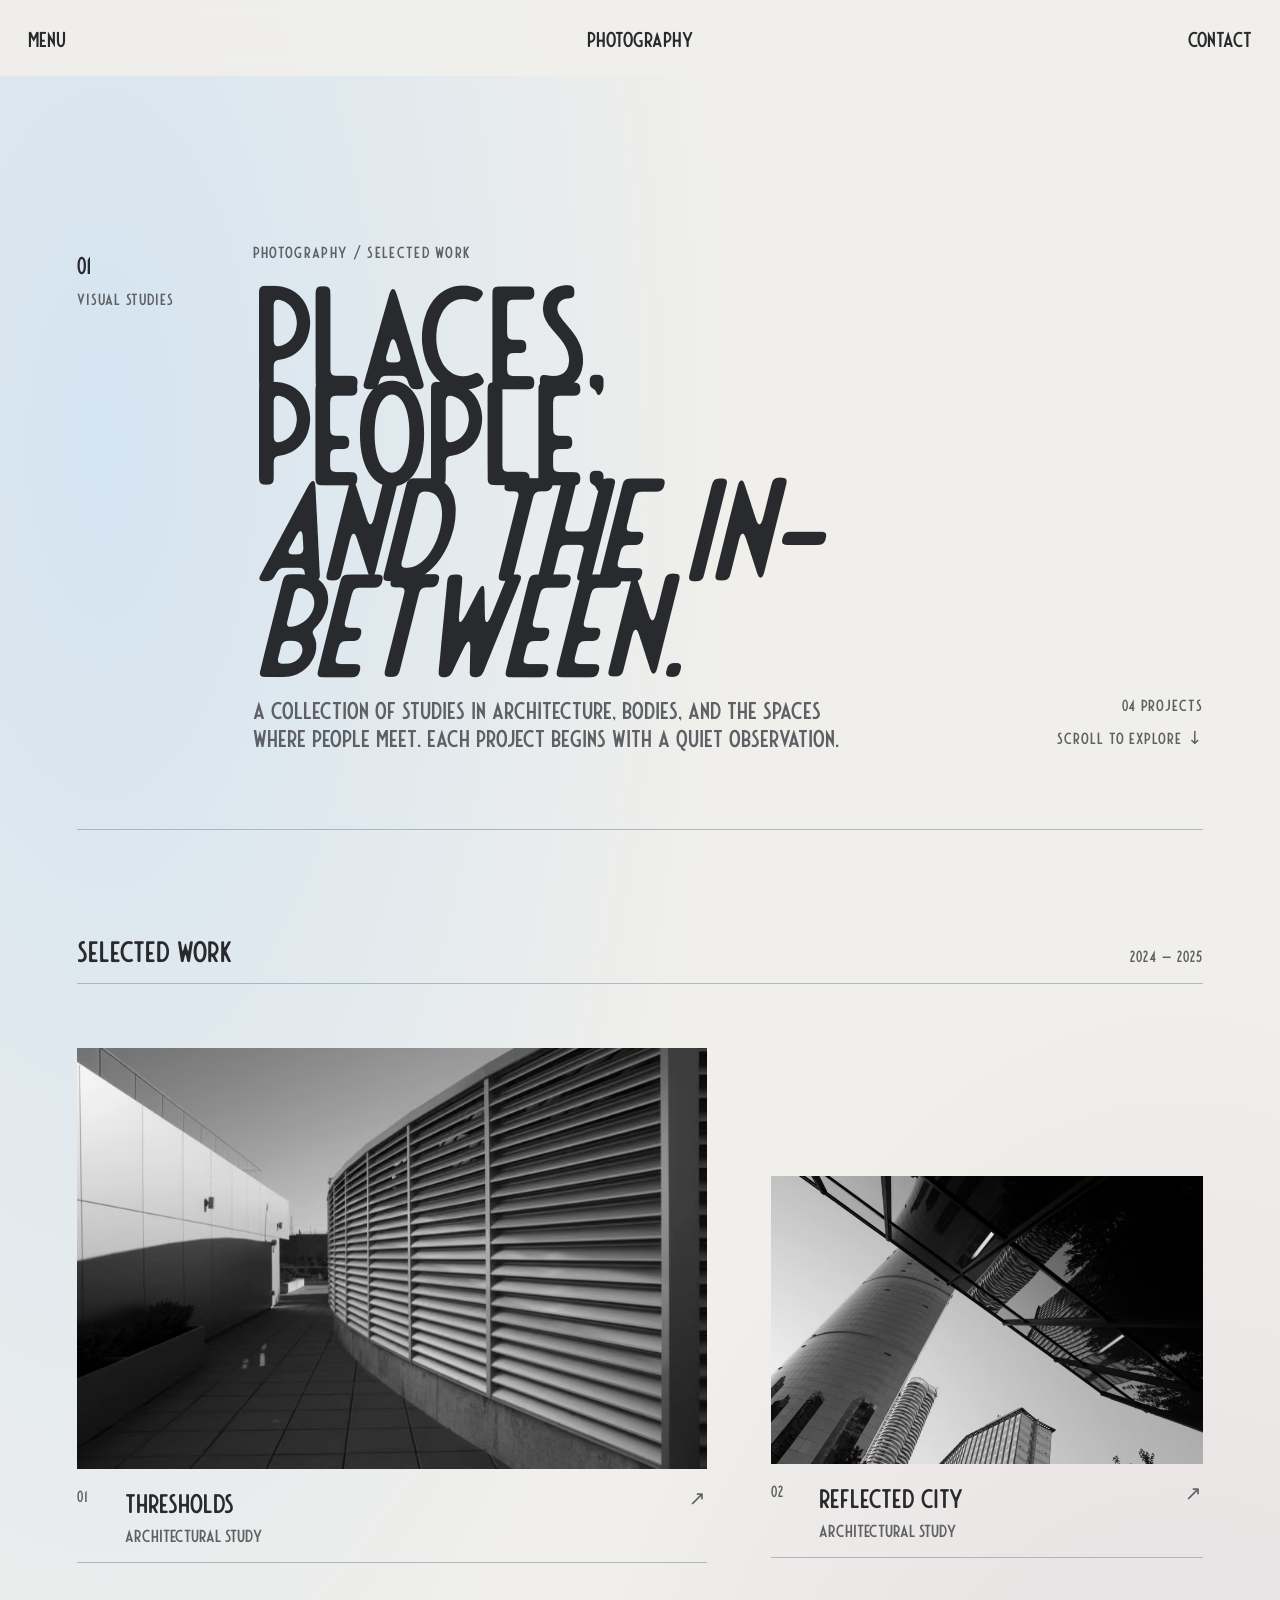
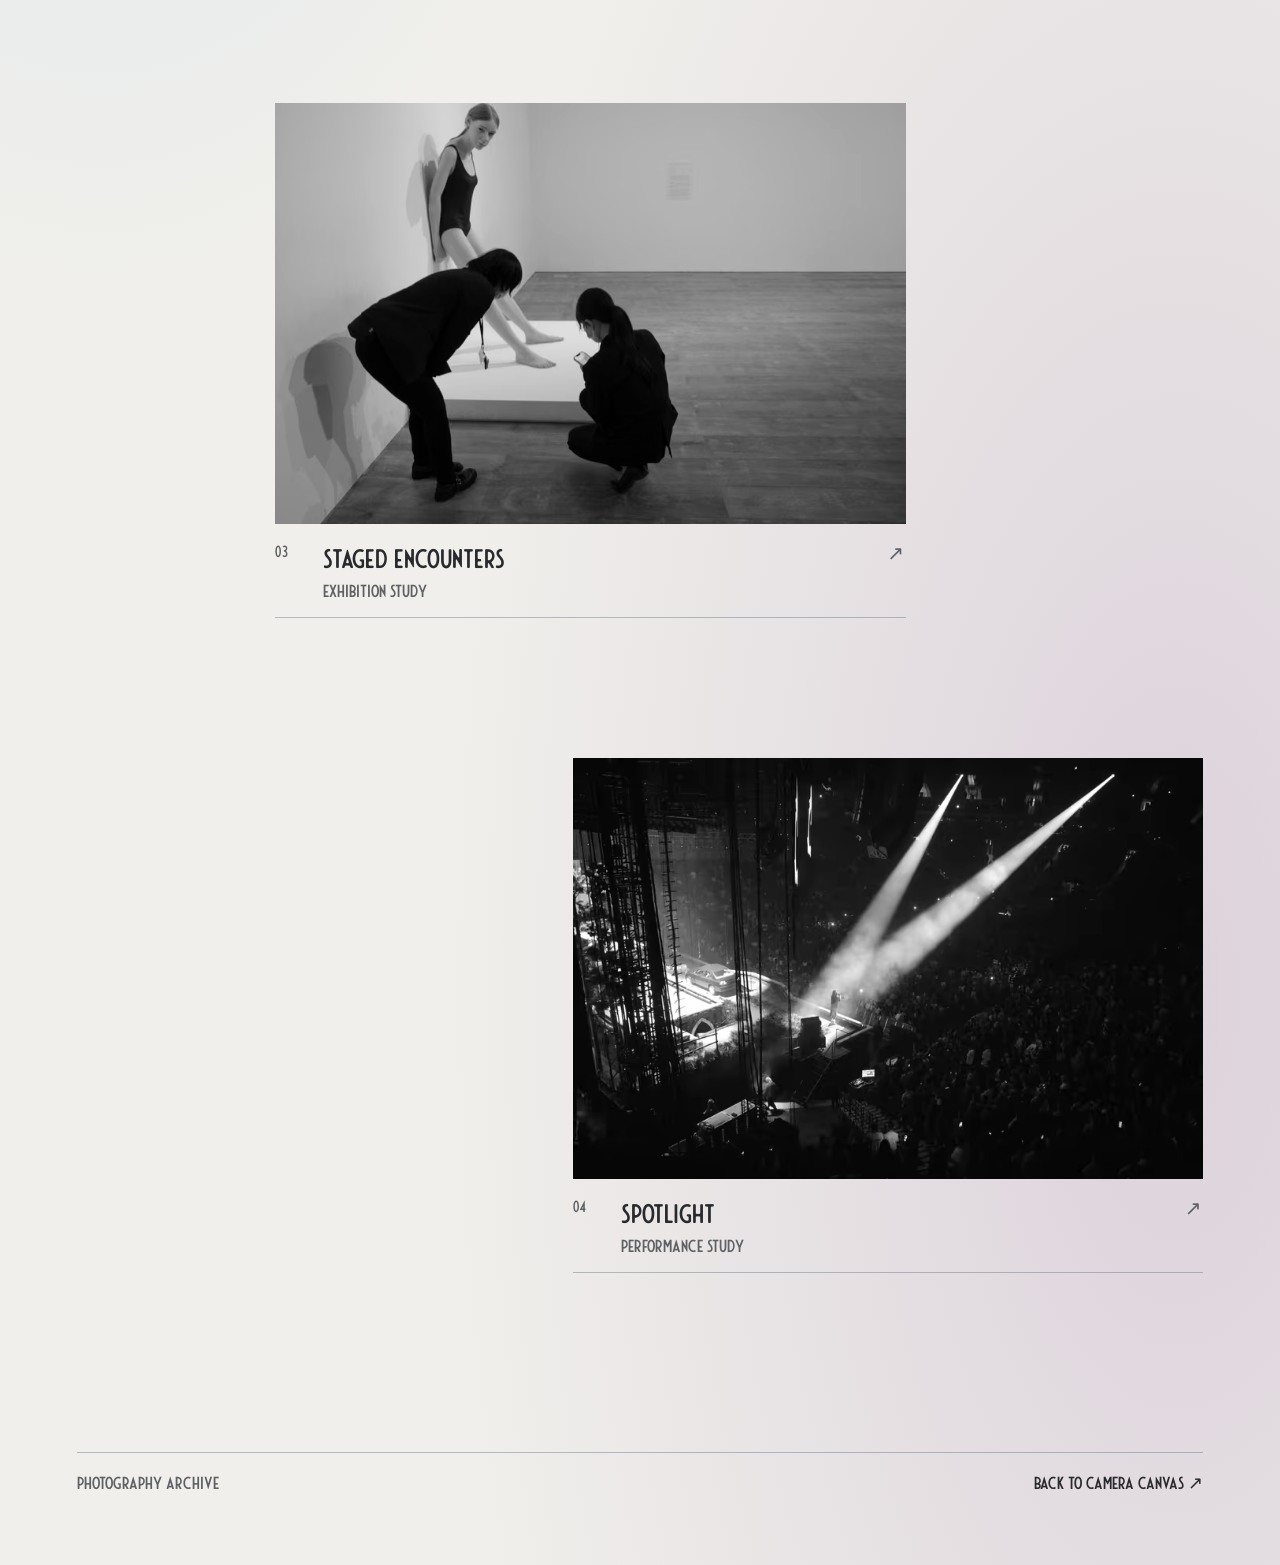
==== commit b19eb7fa: "Pair powdered gradients with rounded display type" ====
--- a/photography/index.html
+++ b/photography/index.html
@@ -6,8 +6,8 @@
   <meta name="theme-color" content="#f0efeb">
   <meta name="description" content="Photography projects and studies from wizark's Portfolio.">
   <title>Photography — wizark's Portfolio</title>
-  <link rel="stylesheet" href="../styles.css?v=134">
-  <script src="../nav.js?v=134" defer></script>
+  <link rel="stylesheet" href="../styles.css?v=135">
+  <script src="../nav.js?v=135" defer></script>
 </head>
 <body class="photo-page">
 <main class="photo-page">
--- a/styles.css
+++ b/styles.css
@@ -23,11 +23,11 @@
    can be used at partial opacity via rgba(var(--x-rgb), .45).
    ========================================================================= */
 :root {
- /* Fonts. One family across the whole site for now; point --font-serif at a
-    display face later to reintroduce a heading/body pairing. */
+ /* Montebello Sans carries readable copy; Rounded gives the soft display
+    language used by canvas labels, headings, and photography titles. */
  --font-sans:'Montebello Sans',ui-sans-serif,system-ui,-apple-system,'Segoe UI',Roboto,Helvetica,Arial,sans-serif;
- --font-serif:var(--font-sans);
  --font-rounded:'Montebello Rounded',var(--font-sans);
+ --font-serif:var(--font-rounded);
  /* Cloud Dancer / Powdered Pastels inspired web palette. The pale swatches
     approximate the supplied Pantone artwork; darker UI tones preserve contrast. */
  --paper:#f0efeb;   --paper-rgb:240,239,235;   /* Cloud Dancer — page background */
@@ -44,7 +44,7 @@
 }
 
 /* ===== Base / reset ===================================================== */
-:root {color-scheme:light;font-family:var(--font-serif);color:var(--ink);background:var(--paper);}
+:root {color-scheme:light;font-family:var(--font-sans);color:var(--ink);background:var(--paper);}
 html,body {margin:0;width:100%;height:100%;}
 body {overflow:hidden;}
 button,a {-webkit-tap-highlight-color:transparent;}
@@ -57,15 +57,15 @@
    mobile "camera frame", the sliding track, and the full-viewport layout.
    Most of these positions are also driven at runtime by app.js (inline
    styles), so these values mainly control the first paint before JS runs. */
-#camera-portfolio {font-family:var(--font-serif);color:var(--ink);width:100%;}
+#camera-portfolio {font-family:var(--font-sans);color:var(--ink);width:100%;}
 #camera-portfolio * {box-sizing:border-box;}
 #camera-portfolio .viewport {position:relative;overflow:hidden;max-width:460px;height:650px;margin:auto;background:var(--paper);touch-action:pan-y;}
 #camera-portfolio .track {position:absolute;top:0;bottom:0;left:0;right:auto;display:flex;width:200%;will-change:transform;}
-#camera-portfolio .page {position:relative;width:50%;height:100%;flex:none;background:radial-gradient(ellipse at 30% 30%,var(--canvas-wash-a,var(--wash-blue)),transparent 50%),radial-gradient(ellipse at 95% 90%,var(--canvas-wash-b,var(--wash-violet)),transparent 48%),radial-gradient(ellipse at 90% 15%,var(--canvas-wash-c,var(--wash-green)),transparent 40%),var(--paper);overflow:hidden;will-change:transform,opacity;contain:layout paint;}
-#camera-portfolio .photos {--canvas-wash-a:var(--powder-rose);--canvas-wash-b:var(--powder-blue);--canvas-wash-c:var(--powder-peach);}
-#camera-portfolio .home {--canvas-wash-a:var(--powder-blue);--canvas-wash-b:var(--powder-lemon);--canvas-wash-c:var(--powder-green);}
-#camera-portfolio .work {--canvas-wash-a:var(--powder-green);--canvas-wash-b:var(--powder-peach);--canvas-wash-c:var(--powder-blue);}
-#camera-portfolio .notes {--canvas-wash-a:var(--powder-violet);--canvas-wash-b:var(--powder-rose);--canvas-wash-c:var(--powder-lemon);}
+#camera-portfolio .page {position:relative;width:50%;height:100%;flex:none;background:radial-gradient(ellipse at 22% 20%,var(--canvas-wash-a,var(--wash-blue)),transparent 52%),radial-gradient(ellipse at 92% 82%,var(--canvas-wash-b,var(--wash-violet)),transparent 54%),radial-gradient(ellipse at 82% 4%,var(--canvas-wash-c,var(--wash-green)),transparent 46%),radial-gradient(ellipse at 8% 96%,var(--canvas-wash-d,var(--powder-peach)),transparent 48%),var(--paper);overflow:hidden;will-change:transform,opacity;contain:layout paint;}
+#camera-portfolio .photos {--canvas-wash-a:var(--powder-rose);--canvas-wash-b:var(--powder-blue);--canvas-wash-c:var(--powder-peach);--canvas-wash-d:var(--powder-violet);}
+#camera-portfolio .home {--canvas-wash-a:var(--powder-blue);--canvas-wash-b:var(--powder-lemon);--canvas-wash-c:var(--powder-green);--canvas-wash-d:var(--powder-peach);}
+#camera-portfolio .work {--canvas-wash-a:var(--powder-green);--canvas-wash-b:var(--powder-peach);--canvas-wash-c:var(--powder-blue);--canvas-wash-d:var(--powder-lemon);}
+#camera-portfolio .notes {--canvas-wash-a:var(--powder-violet);--canvas-wash-b:var(--powder-rose);--canvas-wash-c:var(--powder-lemon);--canvas-wash-d:var(--powder-blue);}
 #camera-portfolio header {position:absolute;top:30px;left:28px;right:28px;display:flex;justify-content:space-between;align-items:center;z-index:3;}
 #camera-portfolio button {font:inherit;color:inherit;cursor:pointer;}
 #camera-portfolio .camera {position:absolute;width:680px;height:415.039px;left:-420px;top:164px;padding:0;border:0;background:transparent;transform:translateX(0);}
@@ -321,3 +321,20 @@
 .photo-site-intro p,
 .photo-detail-copy > p:not(.project-type) {font-family:var(--font-sans);font-weight:400;}
 #camera-portfolio .photo-card-meta strong {font-weight:700;}
+/* ----- Powdered-pastel display typography ------------------------------ */
+#camera-portfolio h1,
+#camera-portfolio h2,
+#camera-portfolio .entry,
+#camera-portfolio .home-entry,
+#camera-portfolio .work-entry,
+#camera-portfolio .notes-entry,
+#camera-portfolio .home-logo,
+#camera-portfolio .work-logo,
+#camera-portfolio .notes-logo,
+#camera-portfolio .canvas-watermark-list,
+#camera-portfolio .photo-card-meta strong,
+.photo-page h1,
+.photo-page h2,
+.photo-page .nav-title,
+.photo-page .photo-card-title strong {font-family:var(--font-rounded);font-weight:400;}
+.photo-hero-copy h1 {letter-spacing:-.025em;}
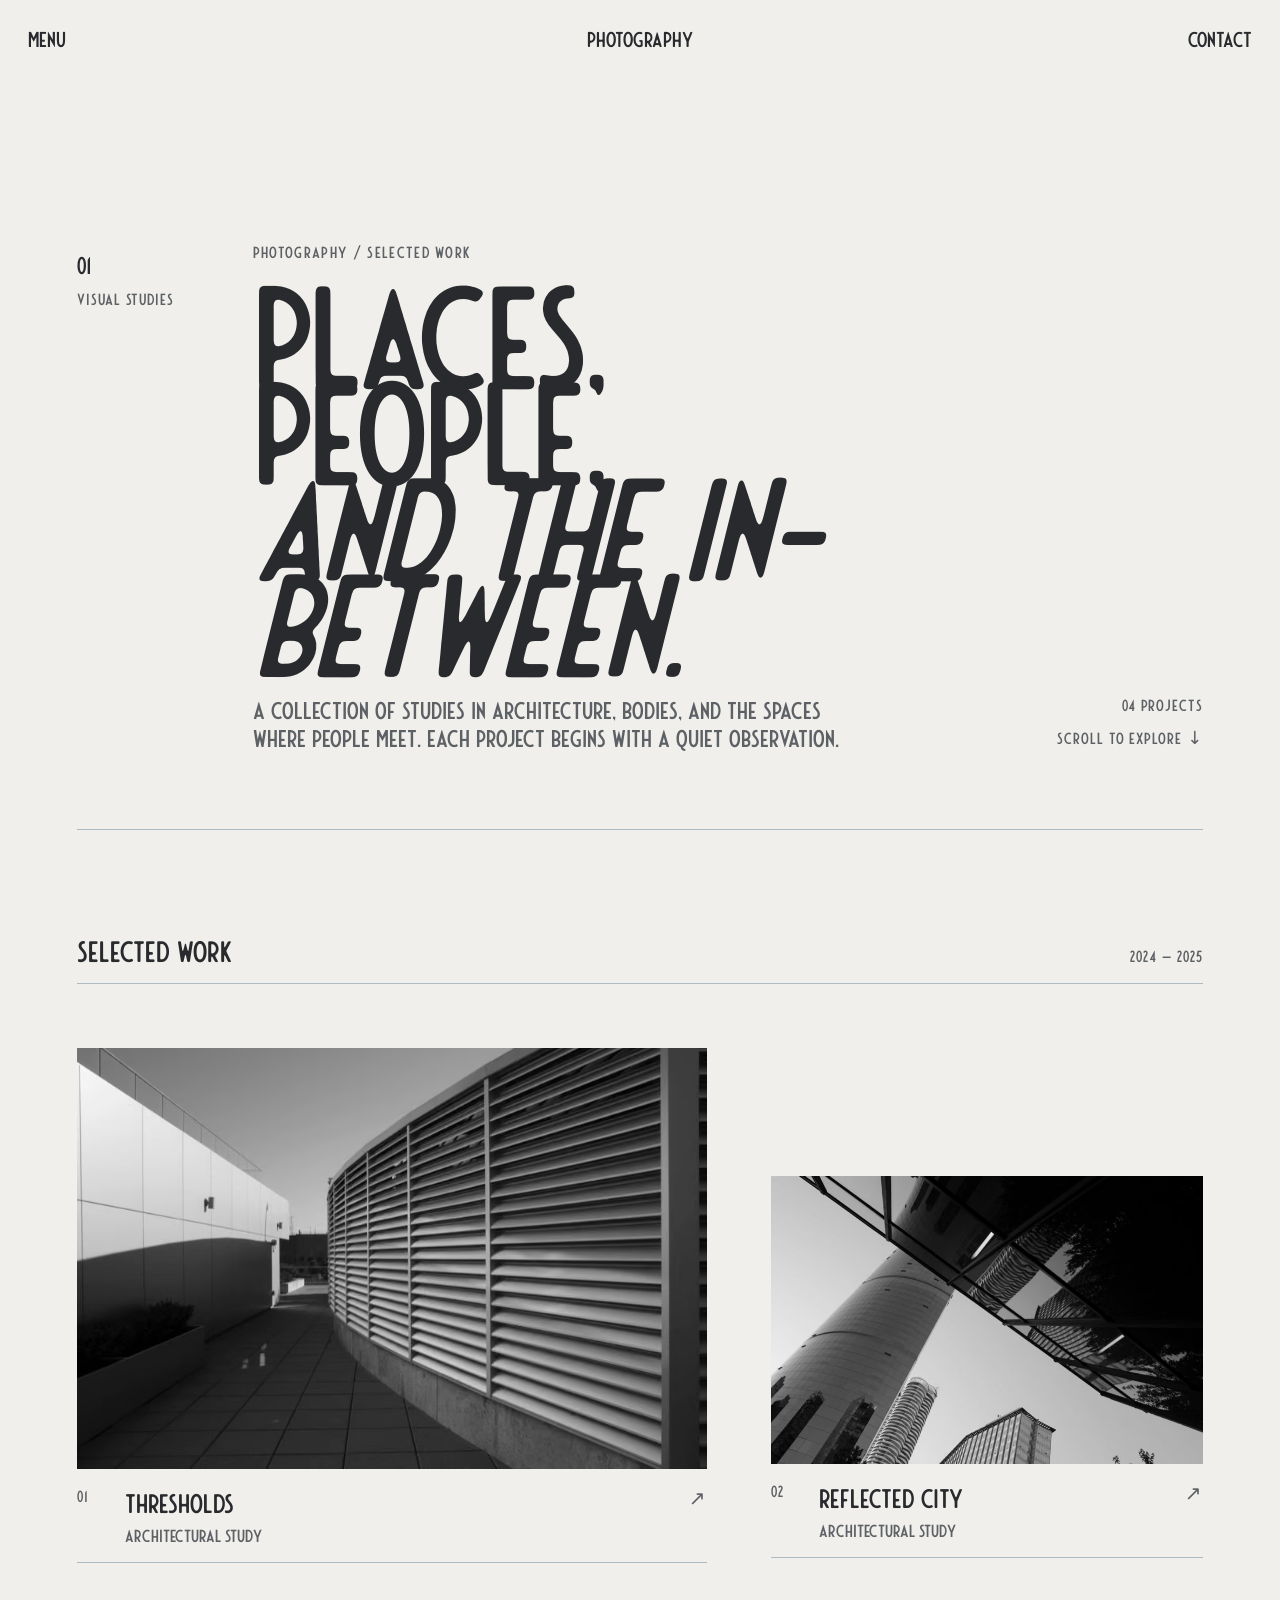
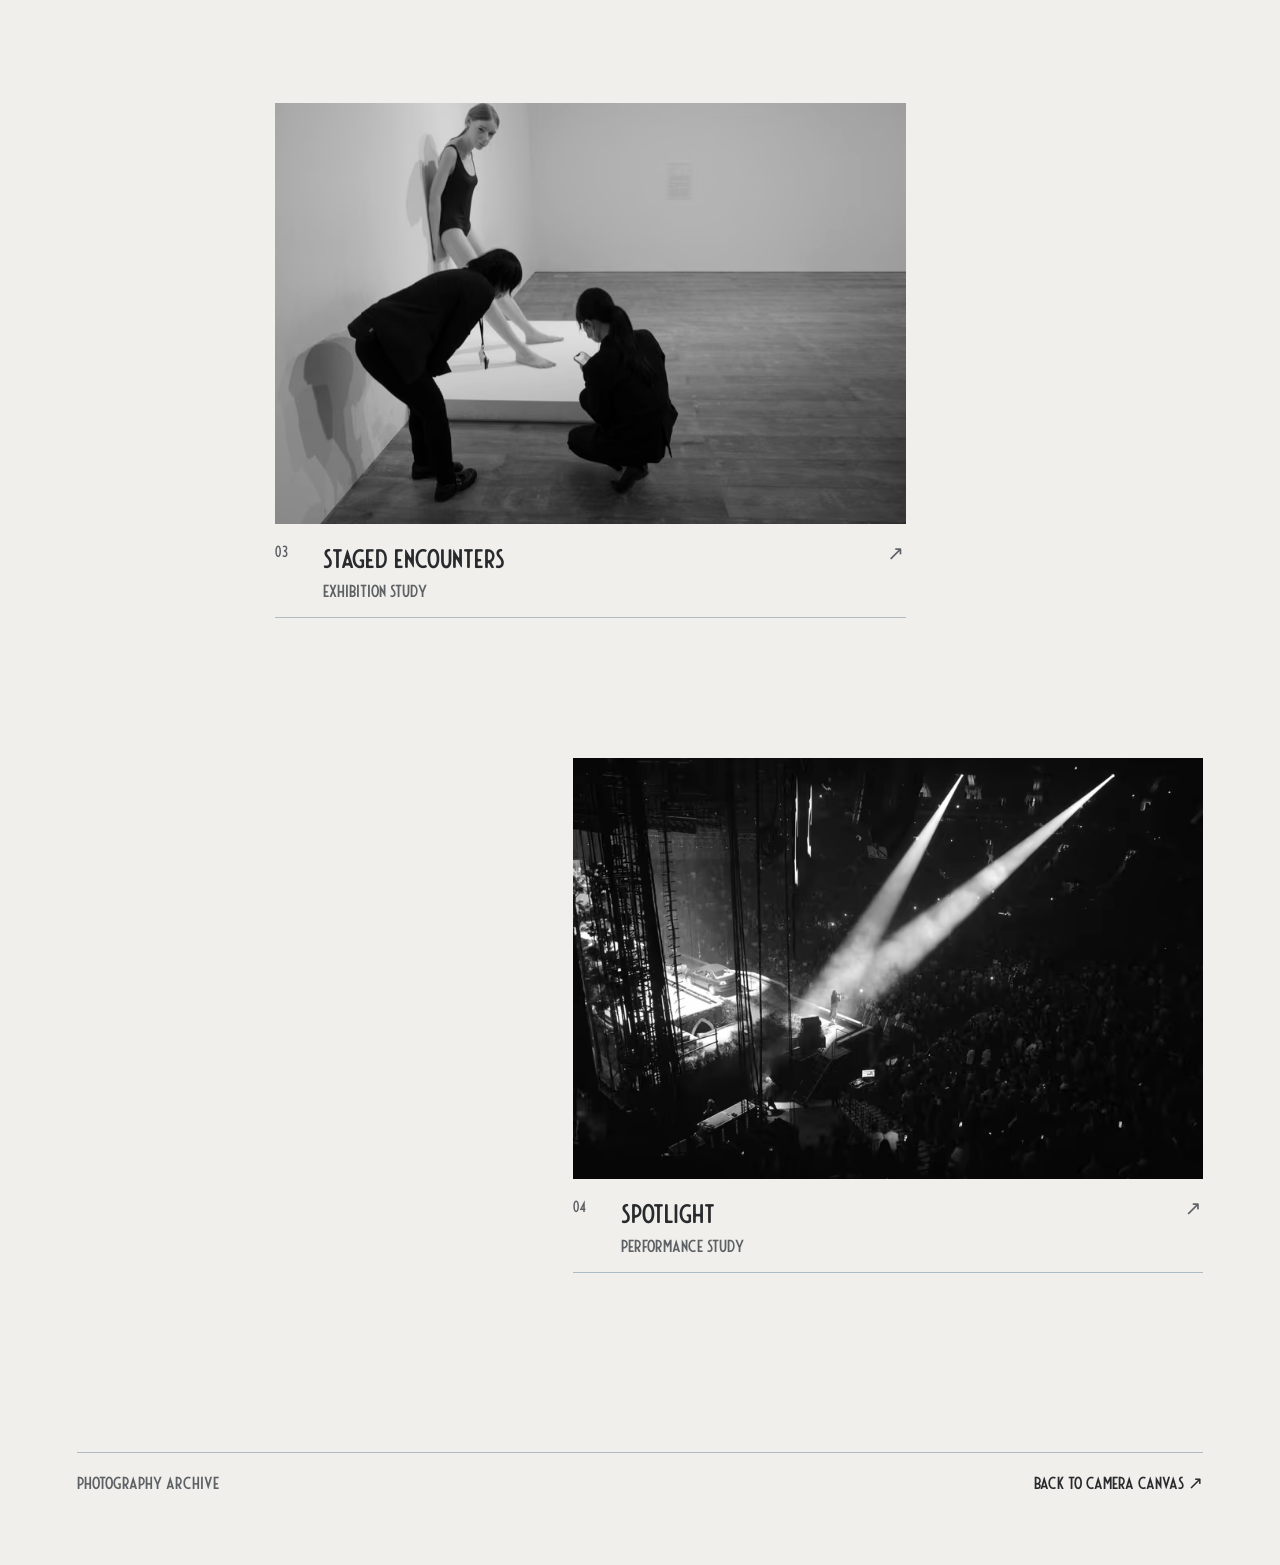
==== commit 50fd6989: "Give each canvas a dominant tonal gradient" ====
--- a/photography/index.html
+++ b/photography/index.html
@@ -6,8 +6,8 @@
   <meta name="theme-color" content="#f0efeb">
   <meta name="description" content="Photography projects and studies from wizark's Portfolio.">
   <title>Photography — wizark's Portfolio</title>
-  <link rel="stylesheet" href="../styles.css?v=135">
-  <script src="../nav.js?v=135" defer></script>
+  <link rel="stylesheet" href="../styles.css?v=136">
+  <script src="../nav.js?v=136" defer></script>
 </head>
 <body class="photo-page">
 <main class="photo-page">
--- a/styles.css
+++ b/styles.css
@@ -39,8 +39,9 @@
  --dock-rgb:213,213,215;                       /* Nimbus Cloud */
  --powder-lemon:#f5ebc8; --powder-gray:#d5d5d7; --powder-rose:#ebd8dc;
  --powder-blue:#d4e4f1; --powder-peach:#f0d8cc; --powder-green:#cad3c0; --powder-violet:#dcd2db;
- --wash-blue:var(--powder-blue); --wash-violet:var(--powder-violet); --wash-green:var(--powder-green);
- --dot-photos:#a66f7b; --dot-home:#698ba8; --dot-work:#728969; --dot-notes:#9e8438; /* contrast-safe pastel derivatives */
+ /* Tonal partners keep each gradient in one dominant canvas colour. */
+ --tone-photos:#b9bbbf; --tone-home:#abc6da; --tone-work:#e4d28e; --tone-notes:#aabd9e;
+ --dot-photos:#777a7f; --dot-home:#698ba8; --dot-work:#9e8438; --dot-notes:#728969; /* gray, blue, yellow, green */
 }
 
 /* ===== Base / reset ===================================================== */
@@ -61,11 +62,11 @@
 #camera-portfolio * {box-sizing:border-box;}
 #camera-portfolio .viewport {position:relative;overflow:hidden;max-width:460px;height:650px;margin:auto;background:var(--paper);touch-action:pan-y;}
 #camera-portfolio .track {position:absolute;top:0;bottom:0;left:0;right:auto;display:flex;width:200%;will-change:transform;}
-#camera-portfolio .page {position:relative;width:50%;height:100%;flex:none;background:radial-gradient(ellipse at 22% 20%,var(--canvas-wash-a,var(--wash-blue)),transparent 52%),radial-gradient(ellipse at 92% 82%,var(--canvas-wash-b,var(--wash-violet)),transparent 54%),radial-gradient(ellipse at 82% 4%,var(--canvas-wash-c,var(--wash-green)),transparent 46%),radial-gradient(ellipse at 8% 96%,var(--canvas-wash-d,var(--powder-peach)),transparent 48%),var(--paper);overflow:hidden;will-change:transform,opacity;contain:layout paint;}
-#camera-portfolio .photos {--canvas-wash-a:var(--powder-rose);--canvas-wash-b:var(--powder-blue);--canvas-wash-c:var(--powder-peach);--canvas-wash-d:var(--powder-violet);}
-#camera-portfolio .home {--canvas-wash-a:var(--powder-blue);--canvas-wash-b:var(--powder-lemon);--canvas-wash-c:var(--powder-green);--canvas-wash-d:var(--powder-peach);}
-#camera-portfolio .work {--canvas-wash-a:var(--powder-green);--canvas-wash-b:var(--powder-peach);--canvas-wash-c:var(--powder-blue);--canvas-wash-d:var(--powder-lemon);}
-#camera-portfolio .notes {--canvas-wash-a:var(--powder-violet);--canvas-wash-b:var(--powder-rose);--canvas-wash-c:var(--powder-lemon);--canvas-wash-d:var(--powder-blue);}
+#camera-portfolio .page {position:relative;width:50%;height:100%;flex:none;background:radial-gradient(ellipse at 18% 16%,var(--canvas-tone-strong,var(--tone-home)),transparent 58%),radial-gradient(ellipse at 90% 84%,var(--canvas-tone-soft,var(--powder-blue)),transparent 64%),radial-gradient(ellipse at 76% 2%,rgba(var(--paper-rgb),.5),transparent 48%),linear-gradient(145deg,var(--paper),var(--canvas-tone-soft,var(--powder-blue)));overflow:hidden;will-change:transform,opacity;contain:layout paint;}
+#camera-portfolio .photos {--canvas-tone-strong:var(--tone-photos);--canvas-tone-soft:var(--powder-gray);}
+#camera-portfolio .home {--canvas-tone-strong:var(--tone-home);--canvas-tone-soft:var(--powder-blue);}
+#camera-portfolio .work {--canvas-tone-strong:var(--tone-work);--canvas-tone-soft:var(--powder-lemon);}
+#camera-portfolio .notes {--canvas-tone-strong:var(--tone-notes);--canvas-tone-soft:var(--powder-green);}
 #camera-portfolio header {position:absolute;top:30px;left:28px;right:28px;display:flex;justify-content:space-between;align-items:center;z-index:3;}
 #camera-portfolio button {font:inherit;color:inherit;cursor:pointer;}
 #camera-portfolio .camera {position:absolute;width:680px;height:415.039px;left:-420px;top:164px;padding:0;border:0;background:transparent;transform:translateX(0);}
